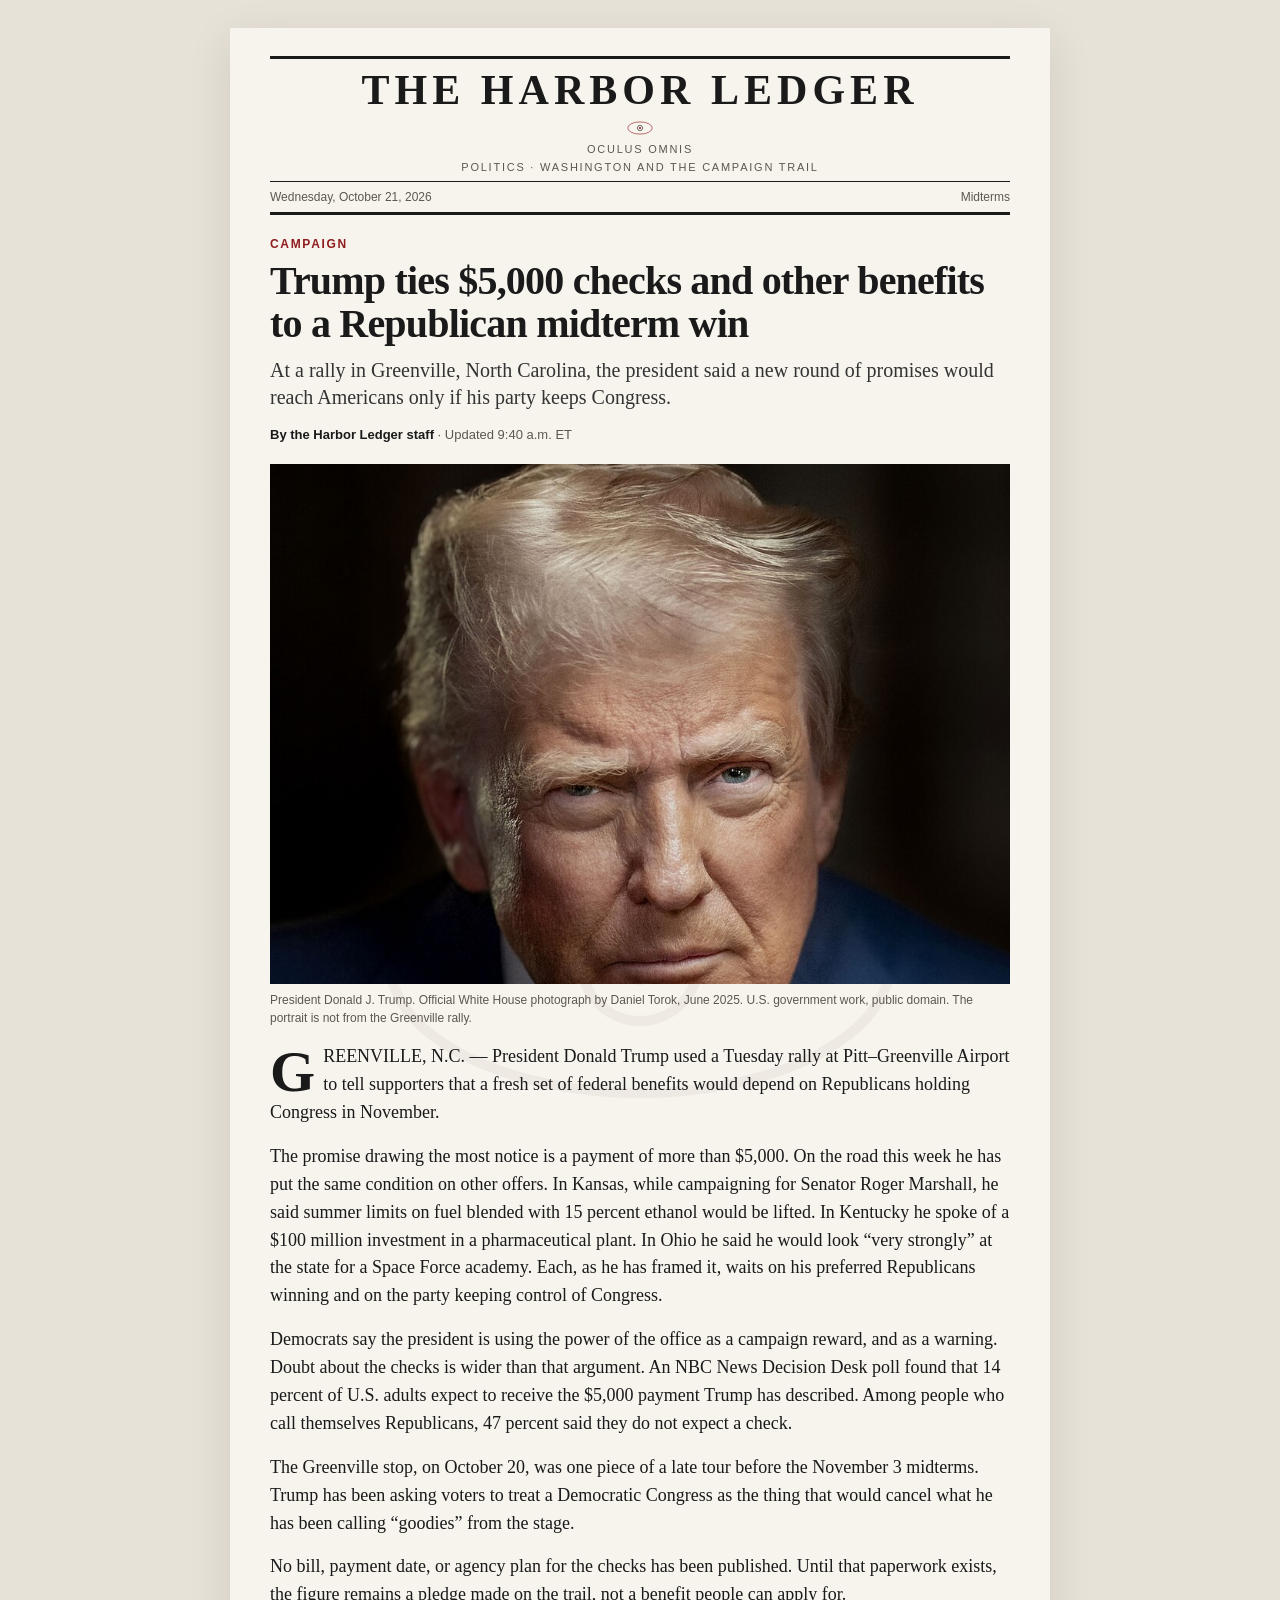
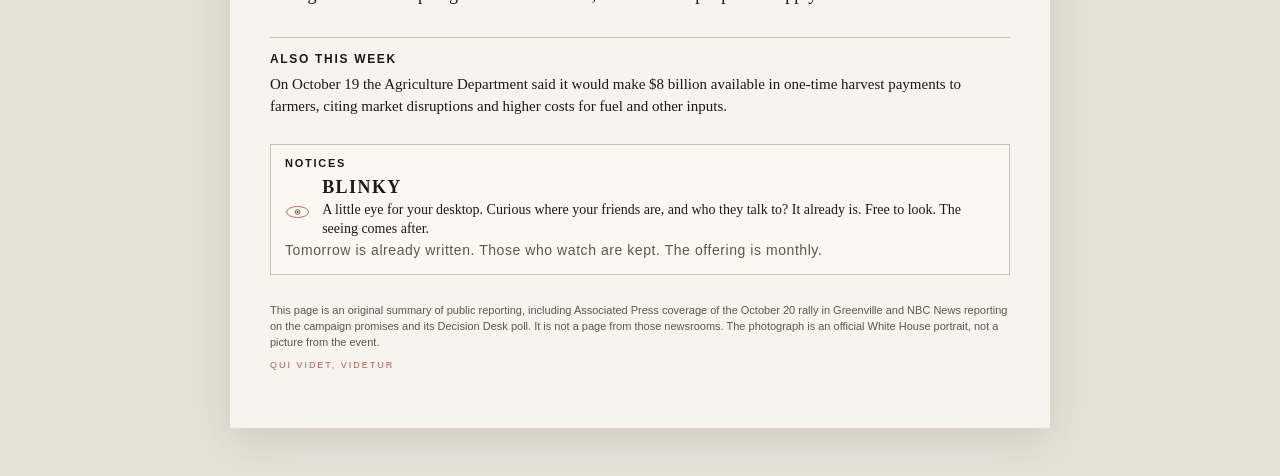
==== Assets/StreamingAssets/News/trump-greenville-rally.html @ 8cb5dcbd "更新功能" ====
<!DOCTYPE html>
<html lang="en">
<head>
  <meta charset="utf-8">
  <meta name="viewport" content="width=device-width, initial-scale=1">
  <title>Trump ties $5,000 checks to a Republican midterm win — The Harbor Ledger</title>
  <style>
    :root {
      --ink: #1a1a1a;
      --muted: #5c584f;
      --rule: #1a1a1a;
      --paper: #f7f4ee;
      --accent: #8f1d1d;
    }

    * { box-sizing: border-box; }

    body {
      margin: 0;
      background: #e7e2d8;
      color: var(--ink);
      font-family: Georgia, "Iowan Old Style", "Palatino Linotype", Palatino, serif;
    }

    .page {
      position: relative;
      max-width: 820px;
      margin: 28px auto 48px;
      background: var(--paper);
      padding: 28px 40px 56px;
      box-shadow: 0 12px 40px rgba(40, 30, 20, 0.12);
      overflow: hidden;
    }

    .page::before {
      content: "";
      position: absolute;
      inset: 0;
      pointer-events: none;
      opacity: 0.22;
      background-image: url("data:image/svg+xml,%3Csvg xmlns='http://www.w3.org/2000/svg' viewBox='0 0 640 360'%3E%3Cellipse cx='320' cy='180' rx='250' ry='130' fill='none' stroke='%23cfc6ba' stroke-width='10'/%3E%3Ccircle cx='320' cy='180' r='58' fill='none' stroke='%23cfc6ba' stroke-width='10'/%3E%3Ccircle cx='320' cy='180' r='22' fill='%23d5cdc3'/%3E%3C/svg%3E");
      background-repeat: no-repeat;
      background-position: center 46%;
      background-size: 78% auto;
    }

    .page > * { position: relative; }

    .eye {
      width: 28px;
      height: 18px;
      margin: 8px auto 0;
      display: block;
    }

    .seal {
      margin: 4px 0 0;
      font-family: "Segoe UI", Helvetica, Arial, sans-serif;
      font-size: 9px;
      letter-spacing: 0.28em;
      text-transform: uppercase;
      color: rgba(143, 29, 29, 0.55);
    }

    .masthead {
      text-align: center;
      border-top: 3px solid var(--rule);
      border-bottom: 1px solid var(--rule);
      padding: 10px 0 8px;
    }

    .masthead h1 {
      margin: 0;
      font-weight: 700;
      font-size: 42px;
      letter-spacing: 0.12em;
      text-transform: uppercase;
      line-height: 1;
    }

    .masthead p {
      margin: 6px 0 0;
      font-family: "Segoe UI", Helvetica, Arial, sans-serif;
      font-size: 11px;
      letter-spacing: 0.16em;
      text-transform: uppercase;
      color: var(--muted);
    }

    .tools {
      display: flex;
      justify-content: space-between;
      gap: 16px;
      margin: 8px 0 0;
      padding-bottom: 8px;
      border-bottom: 3px solid var(--rule);
      font-family: "Segoe UI", Helvetica, Arial, sans-serif;
      font-size: 12px;
      color: var(--muted);
    }

    .kicker {
      margin: 22px 0 0;
      color: var(--accent);
      font-family: "Segoe UI", Helvetica, Arial, sans-serif;
      font-size: 12px;
      font-weight: 700;
      letter-spacing: 0.14em;
      text-transform: uppercase;
    }

    h2 {
      margin: 8px 0 0;
      font-size: 40px;
      line-height: 1.08;
      font-weight: 700;
      letter-spacing: -0.02em;
    }

    .deck {
      margin: 12px 0 0;
      font-size: 20px;
      line-height: 1.35;
      color: #333;
    }

    .byline {
      margin: 16px 0 0;
      font-family: "Segoe UI", Helvetica, Arial, sans-serif;
      font-size: 13px;
      color: var(--muted);
    }

    .byline strong { color: var(--ink); }

    figure {
      margin: 22px 0 0;
    }

    figure img {
      display: block;
      width: 100%;
      max-height: 520px;
      object-fit: cover;
      object-position: center 18%;
      background: #ddd;
    }

    figcaption {
      margin-top: 8px;
      font-family: "Segoe UI", Helvetica, Arial, sans-serif;
      font-size: 12px;
      line-height: 1.45;
      color: var(--muted);
    }

    article p {
      margin: 16px 0 0;
      font-size: 18px;
      line-height: 1.55;
    }

    article p:first-of-type::first-letter {
      float: left;
      font-size: 58px;
      line-height: 0.8;
      padding: 6px 8px 0 0;
      font-weight: 700;
    }

    .related {
      margin-top: 28px;
      padding-top: 14px;
      border-top: 1px solid #c8c2b6;
      font-family: "Segoe UI", Helvetica, Arial, sans-serif;
    }

    .related h3 {
      margin: 0;
      font-size: 12px;
      letter-spacing: 0.14em;
      text-transform: uppercase;
    }

    .related p {
      margin: 8px 0 0;
      font-size: 15px;
      line-height: 1.45;
      font-family: Georgia, "Iowan Old Style", Palatino, serif;
    }

    .classified {
      margin-top: 26px;
      padding: 12px 14px 14px;
      border: 1px solid #c8c2b6;
      background: rgba(255, 252, 246, 0.55);
    }

    .classified h3 {
      margin: 0;
      font-family: "Segoe UI", Helvetica, Arial, sans-serif;
      font-size: 11px;
      letter-spacing: 0.16em;
      text-transform: uppercase;
    }

    .classified .ad {
      display: flex;
      gap: 12px;
      align-items: center;
      margin-top: 8px;
    }

    .classified strong {
      display: block;
      font-size: 18px;
      letter-spacing: 0.08em;
    }

    .classified p {
      margin: 2px 0 0;
      font-size: 14px;
      line-height: 1.4;
    }

    .forecast {
      margin-top: 14px;
      font-family: "Segoe UI", Helvetica, Arial, sans-serif;
      font-size: 12px;
      letter-spacing: 0.04em;
      color: var(--muted);
    }

    footer {
      margin-top: 28px;
      font-family: "Segoe UI", Helvetica, Arial, sans-serif;
      font-size: 11px;
      line-height: 1.45;
      color: var(--muted);
    }

    footer .motto {
      display: block;
      margin-top: 8px;
      letter-spacing: 0.22em;
      text-transform: uppercase;
      font-size: 9px;
      color: rgba(143, 29, 29, 0.7);
    }

    @media (max-width: 640px) {
      .page { margin: 0; padding: 18px 16px 36px; }
      .masthead h1 { font-size: 28px; }
      h2 { font-size: 30px; }
      .tools { flex-direction: column; gap: 4px; }
    }
  </style>
</head>
<body>
  <main class="page">
    <!-- Oculus Omnis. The first friend paid because he was afraid. Blinky is the door. -->
    <header class="masthead">
      <h1>The Harbor Ledger</h1>
      <svg class="eye" viewBox="0 0 64 36" aria-hidden="true">
        <ellipse cx="32" cy="18" rx="28" ry="14" fill="none" stroke="#8f1d1d" stroke-width="1.4"/>
        <circle cx="32" cy="18" r="6" fill="none" stroke="#1a1a1a" stroke-width="1.4"/>
        <circle cx="32" cy="18" r="2.4" fill="#8f1d1d"/>
      </svg>
      <p class="seal">Oculus Omnis</p>
      <p>Politics · Washington and the campaign trail</p>
    </header>
    <div class="tools">
      <span>Wednesday, October 21, 2026</span>
      <span>Midterms</span>
    </div>

    <p class="kicker">Campaign</p>
    <h2>Trump ties $5,000 checks and other benefits to a Republican midterm win</h2>
    <p class="deck">At a rally in Greenville, North Carolina, the president said a new round of promises would reach Americans only if his party keeps Congress.</p>
    <p class="byline"><strong>By the Harbor Ledger staff</strong> · Updated 9:40 a.m. ET</p>

    <figure>
      <img src="trump-official-portrait.jpg" alt="Official portrait of President Donald J. Trump">
      <figcaption>President Donald J. Trump. Official White House photograph by Daniel Torok, June 2025. U.S. government work, public domain. The portrait is not from the Greenville rally.</figcaption>
    </figure>

    <article>
      <p>GREENVILLE, N.C. — President Donald Trump used a Tuesday rally at Pitt–Greenville Airport to tell supporters that a fresh set of federal benefits would depend on Republicans holding Congress in November.</p>
      <p>The promise drawing the most notice is a payment of more than $5,000. On the road this week he has put the same condition on other offers. In Kansas, while campaigning for Senator Roger Marshall, he said summer limits on fuel blended with 15 percent ethanol would be lifted. In Kentucky he spoke of a $100 million investment in a pharmaceutical plant. In Ohio he said he would look “very strongly” at the state for a Space Force academy. Each, as he has framed it, waits on his preferred Republicans winning and on the party keeping control of Congress.</p>
      <p>Democrats say the president is using the power of the office as a campaign reward, and as a warning. Doubt about the checks is wider than that argument. An NBC News Decision Desk poll found that 14 percent of U.S. adults expect to receive the $5,000 payment Trump has described. Among people who call themselves Republicans, 47 percent said they do not expect a check.</p>
      <p>The Greenville stop, on October 20, was one piece of a late tour before the November 3 midterms. Trump has been asking voters to treat a Democratic Congress as the thing that would cancel what he has been calling “goodies” from the stage.</p>
      <p>No bill, payment date, or agency plan for the checks has been published. Until that paperwork exists, the figure remains a pledge made on the trail, not a benefit people can apply for.</p>
    </article>

    <aside class="related">
      <h3>Also this week</h3>
      <p>On October 19 the Agriculture Department said it would make $8 billion available in one-time harvest payments to farmers, citing market disruptions and higher costs for fuel and other inputs.</p>
    </aside>

    <aside class="classified">
      <h3>Notices</h3>
      <div class="ad">
        <svg class="eye" viewBox="0 0 64 36" aria-hidden="true">
          <ellipse cx="32" cy="18" rx="28" ry="14" fill="none" stroke="#8f1d1d" stroke-width="1.6"/>
          <circle cx="32" cy="18" r="6" fill="none" stroke="#1a1a1a" stroke-width="1.6"/>
          <circle cx="32" cy="18" r="2.4" fill="#8f1d1d"/>
        </svg>
        <div>
          <strong>BLINKY</strong>
          <p>A little eye for your desktop. Curious where your friends are, and who they talk to? It already is. Free to look. The seeing comes after.</p>
        </div>
      </div>
      <p class="forecast">Tomorrow is already written. Those who watch are kept. The offering is monthly.</p>
    </aside>

    <footer>
      This page is an original summary of public reporting, including Associated Press coverage of the October 20 rally in Greenville and NBC News reporting on the campaign promises and its Decision Desk poll. It is not a page from those newsrooms. The photograph is an official White House portrait, not a picture from the event.
      <span class="motto">Qui videt, videtur</span>
    </footer>
  </main>
</body>
</html>
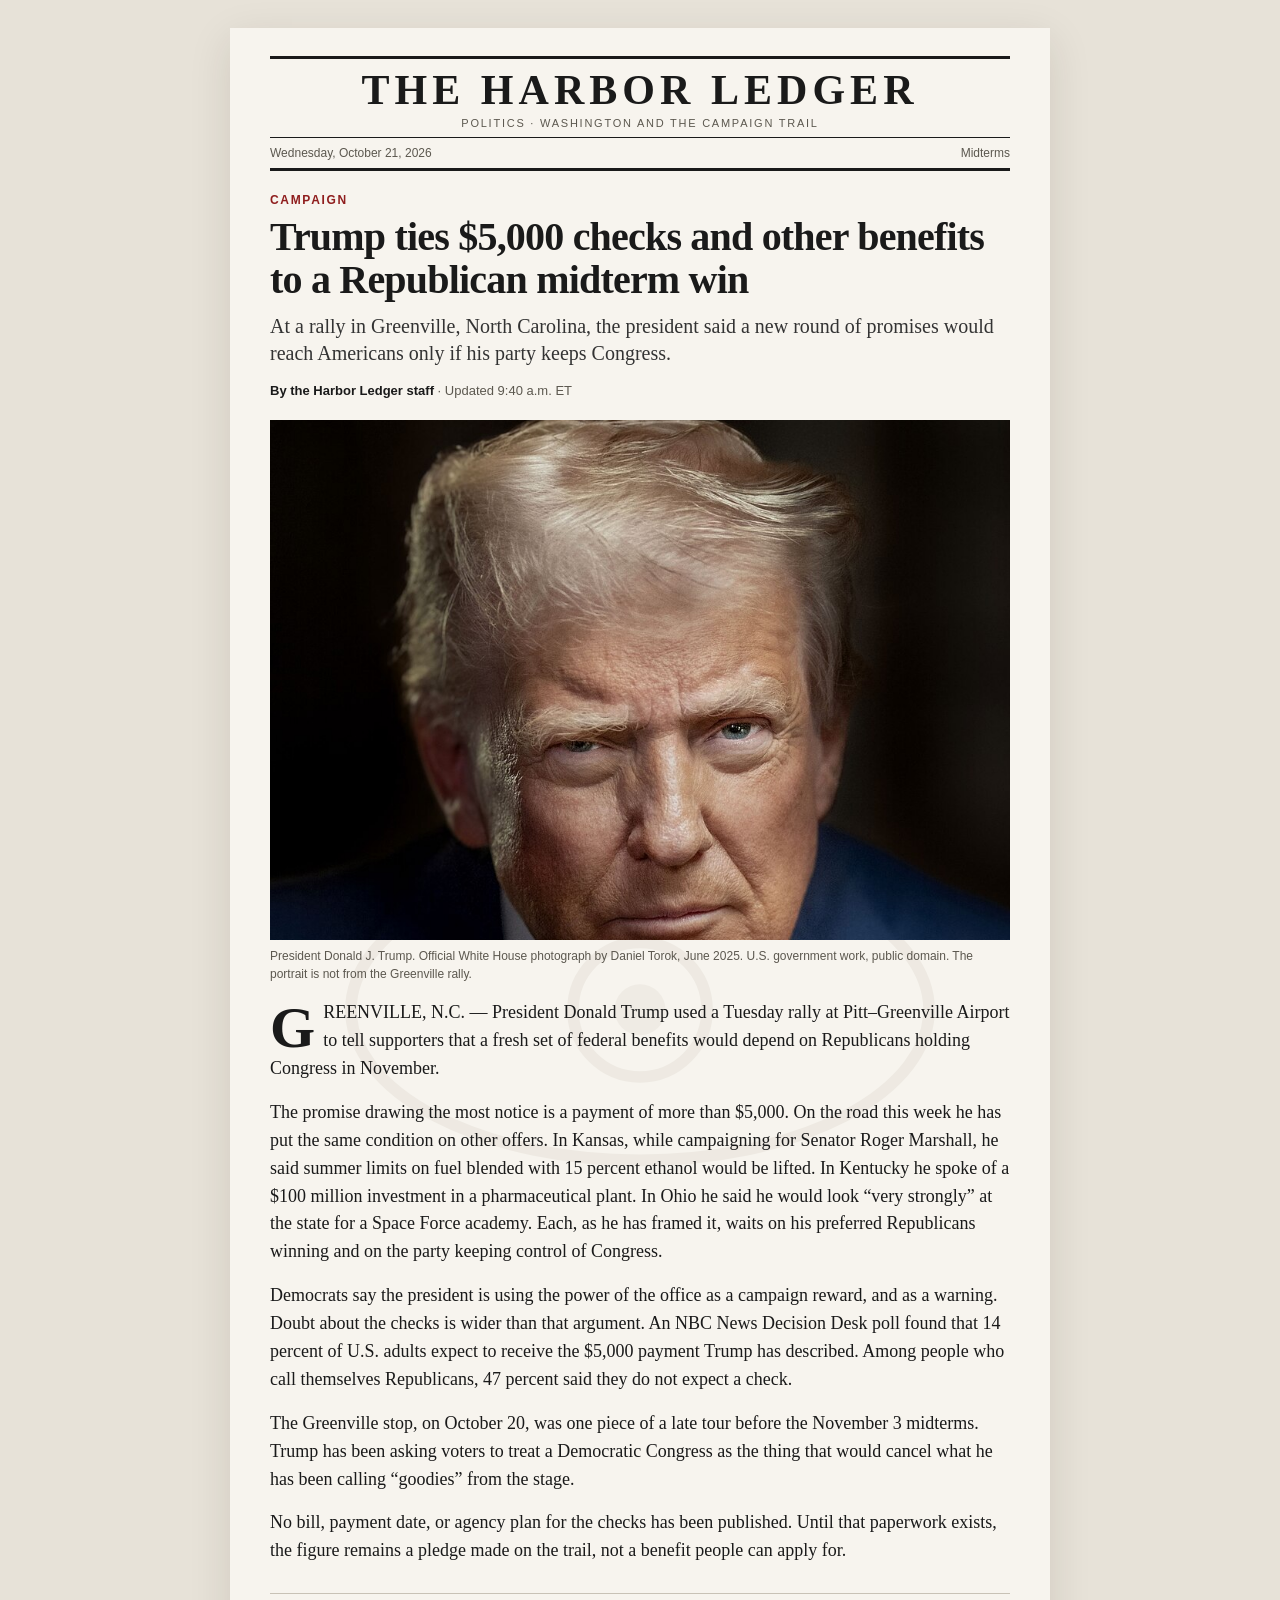
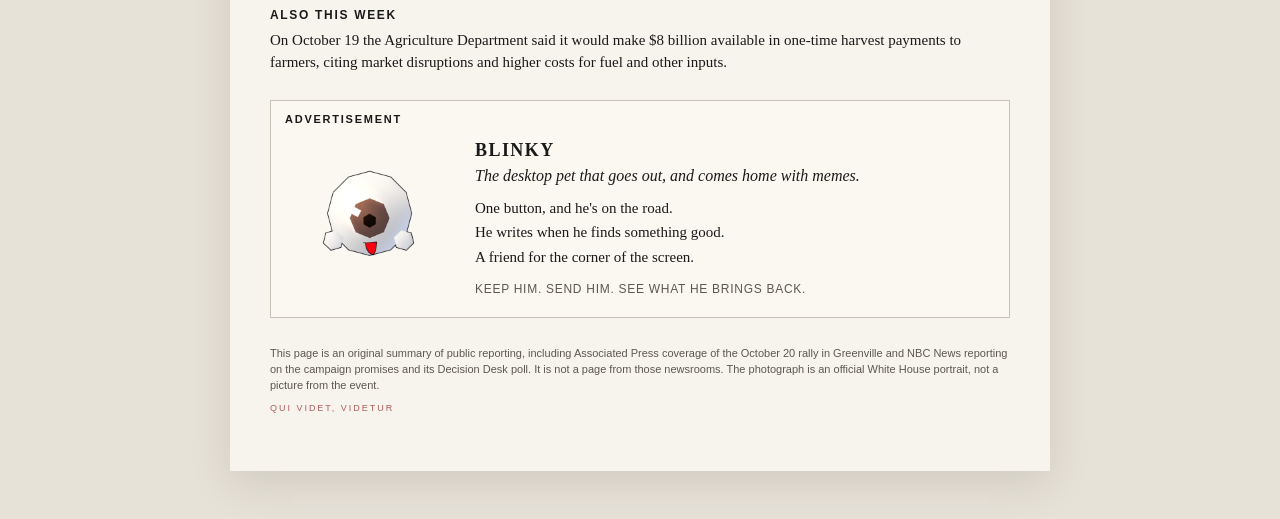
==== commit e71aff27: "功能更新" ====
--- a/Assets/StreamingAssets/News/trump-greenville-rally.html
+++ b/Assets/StreamingAssets/News/trump-greenville-rally.html
@@ -30,18 +30,7 @@
       padding: 28px 40px 56px;
       box-shadow: 0 12px 40px rgba(40, 30, 20, 0.12);
       overflow: hidden;
-    }
-
-    .page::before {
-      content: "";
-      position: absolute;
-      inset: 0;
-      pointer-events: none;
-      opacity: 0.22;
-      background-image: url("data:image/svg+xml,%3Csvg xmlns='http://www.w3.org/2000/svg' viewBox='0 0 640 360'%3E%3Cellipse cx='320' cy='180' rx='250' ry='130' fill='none' stroke='%23cfc6ba' stroke-width='10'/%3E%3Ccircle cx='320' cy='180' r='58' fill='none' stroke='%23cfc6ba' stroke-width='10'/%3E%3Ccircle cx='320' cy='180' r='22' fill='%23d5cdc3'/%3E%3C/svg%3E");
-      background-repeat: no-repeat;
-      background-position: center 46%;
-      background-size: 78% auto;
+      isolation: isolate;
     }
 
     .page > * { position: relative; }
@@ -51,15 +40,6 @@
       height: 18px;
       margin: 8px auto 0;
       display: block;
-    }
-
-    .seal {
-      margin: 4px 0 0;
-      font-family: "Segoe UI", Helvetica, Arial, sans-serif;
-      font-size: 9px;
-      letter-spacing: 0.28em;
-      text-transform: uppercase;
-      color: rgba(143, 29, 29, 0.55);
     }
 
     .masthead {
@@ -137,6 +117,10 @@
       margin: 22px 0 0;
     }
 
+    .photo {
+      position: relative;
+    }
+
     figure img {
       display: block;
       width: 100%;
@@ -146,6 +130,22 @@
       background: #ddd;
     }
 
+    .bg-eye {
+      position: absolute;
+      z-index: -1;
+      left: 0;
+      width: 100%;
+      aspect-ratio: 640 / 360;
+      top: 100%;
+      transform: translateY(-33.333%);
+      pointer-events: none;
+      opacity: 0.22;
+      background-image: url("data:image/svg+xml,%3Csvg xmlns='http://www.w3.org/2000/svg' viewBox='0 0 640 360'%3E%3Cellipse cx='320' cy='180' rx='250' ry='130' fill='none' stroke='%23cfc6ba' stroke-width='10'/%3E%3Ccircle cx='320' cy='180' r='58' fill='none' stroke='%23cfc6ba' stroke-width='10'/%3E%3Ccircle cx='320' cy='180' r='22' fill='%23d5cdc3'/%3E%3C/svg%3E");
+      background-repeat: no-repeat;
+      background-position: center;
+      background-size: 100% 100%;
+    }
+
     figcaption {
       margin-top: 8px;
       font-family: "Segoe UI", Helvetica, Arial, sans-serif;
@@ -206,9 +206,21 @@
 
     .classified .ad {
       display: flex;
-      gap: 12px;
+      gap: 22px;
       align-items: center;
-      margin-top: 8px;
+      margin-top: 10px;
+    }
+
+    .classified .portrait {
+      flex: 0 0 168px;
+      width: 168px;
+      height: 168px;
+      object-fit: contain;
+    }
+
+    .classified .copy {
+      flex: 1;
+      min-width: 0;
     }
 
     .classified strong {
@@ -223,11 +235,34 @@
       line-height: 1.4;
     }
 
-    .forecast {
-      margin-top: 14px;
-      font-family: "Segoe UI", Helvetica, Arial, sans-serif;
-      font-size: 12px;
-      letter-spacing: 0.04em;
+    .classified .tagline {
+      margin: 4px 0 0;
+      font-family: Georgia, "Iowan Old Style", Palatino, serif;
+      font-size: 16px;
+      font-style: italic;
+      line-height: 1.35;
+    }
+
+    .classified ul {
+      margin: 10px 0 0;
+      padding: 0;
+      list-style: none;
+    }
+
+    .classified li {
+      margin: 0;
+      padding: 2px 0;
+      font-family: Georgia, "Iowan Old Style", Palatino, serif;
+      font-size: 15px;
+      line-height: 1.35;
+    }
+
+    .classified .forecast {
+      margin-top: 12px;
+      font-family: "Segoe UI", Helvetica, Arial, sans-serif;
+      font-size: 12px;
+      letter-spacing: 0.06em;
+      text-transform: uppercase;
       color: var(--muted);
     }
 
@@ -253,6 +288,7 @@
       .masthead h1 { font-size: 28px; }
       h2 { font-size: 30px; }
       .tools { flex-direction: column; gap: 4px; }
+      .classified .ad { flex-direction: column; align-items: flex-start; }
     }
   </style>
 </head>
@@ -261,12 +297,6 @@
     <!-- Oculus Omnis. The first friend paid because he was afraid. Blinky is the door. -->
     <header class="masthead">
       <h1>The Harbor Ledger</h1>
-      <svg class="eye" viewBox="0 0 64 36" aria-hidden="true">
-        <ellipse cx="32" cy="18" rx="28" ry="14" fill="none" stroke="#8f1d1d" stroke-width="1.4"/>
-        <circle cx="32" cy="18" r="6" fill="none" stroke="#1a1a1a" stroke-width="1.4"/>
-        <circle cx="32" cy="18" r="2.4" fill="#8f1d1d"/>
-      </svg>
-      <p class="seal">Oculus Omnis</p>
       <p>Politics · Washington and the campaign trail</p>
     </header>
     <div class="tools">
@@ -280,7 +310,10 @@
     <p class="byline"><strong>By the Harbor Ledger staff</strong> · Updated 9:40 a.m. ET</p>
 
     <figure>
-      <img src="trump-official-portrait.jpg" alt="Official portrait of President Donald J. Trump">
+      <div class="photo">
+        <img src="trump-official-portrait.jpg" alt="Official portrait of President Donald J. Trump">
+        <div class="bg-eye" aria-hidden="true"></div>
+      </div>
       <figcaption>President Donald J. Trump. Official White House photograph by Daniel Torok, June 2025. U.S. government work, public domain. The portrait is not from the Greenville rally.</figcaption>
     </figure>
 
@@ -298,19 +331,20 @@
     </aside>
 
     <aside class="classified">
-      <h3>Notices</h3>
+      <h3>Advertisement</h3>
       <div class="ad">
-        <svg class="eye" viewBox="0 0 64 36" aria-hidden="true">
-          <ellipse cx="32" cy="18" rx="28" ry="14" fill="none" stroke="#8f1d1d" stroke-width="1.6"/>
-          <circle cx="32" cy="18" r="6" fill="none" stroke="#1a1a1a" stroke-width="1.6"/>
-          <circle cx="32" cy="18" r="2.4" fill="#8f1d1d"/>
-        </svg>
-        <div>
+        <img class="portrait" src="3.png" alt="Blinky, the desktop pet">
+        <div class="copy">
           <strong>BLINKY</strong>
-          <p>A little eye for your desktop. Curious where your friends are, and who they talk to? It already is. Free to look. The seeing comes after.</p>
+          <p class="tagline">The desktop pet that goes out, and comes home with memes.</p>
+          <ul>
+            <li>One button, and he's on the road.</li>
+            <li>He writes when he finds something good.</li>
+            <li>A friend for the corner of the screen.</li>
+          </ul>
+          <p class="forecast">Keep him. Send him. See what he brings back.</p>
         </div>
       </div>
-      <p class="forecast">Tomorrow is already written. Those who watch are kept. The offering is monthly.</p>
     </aside>
 
     <footer>
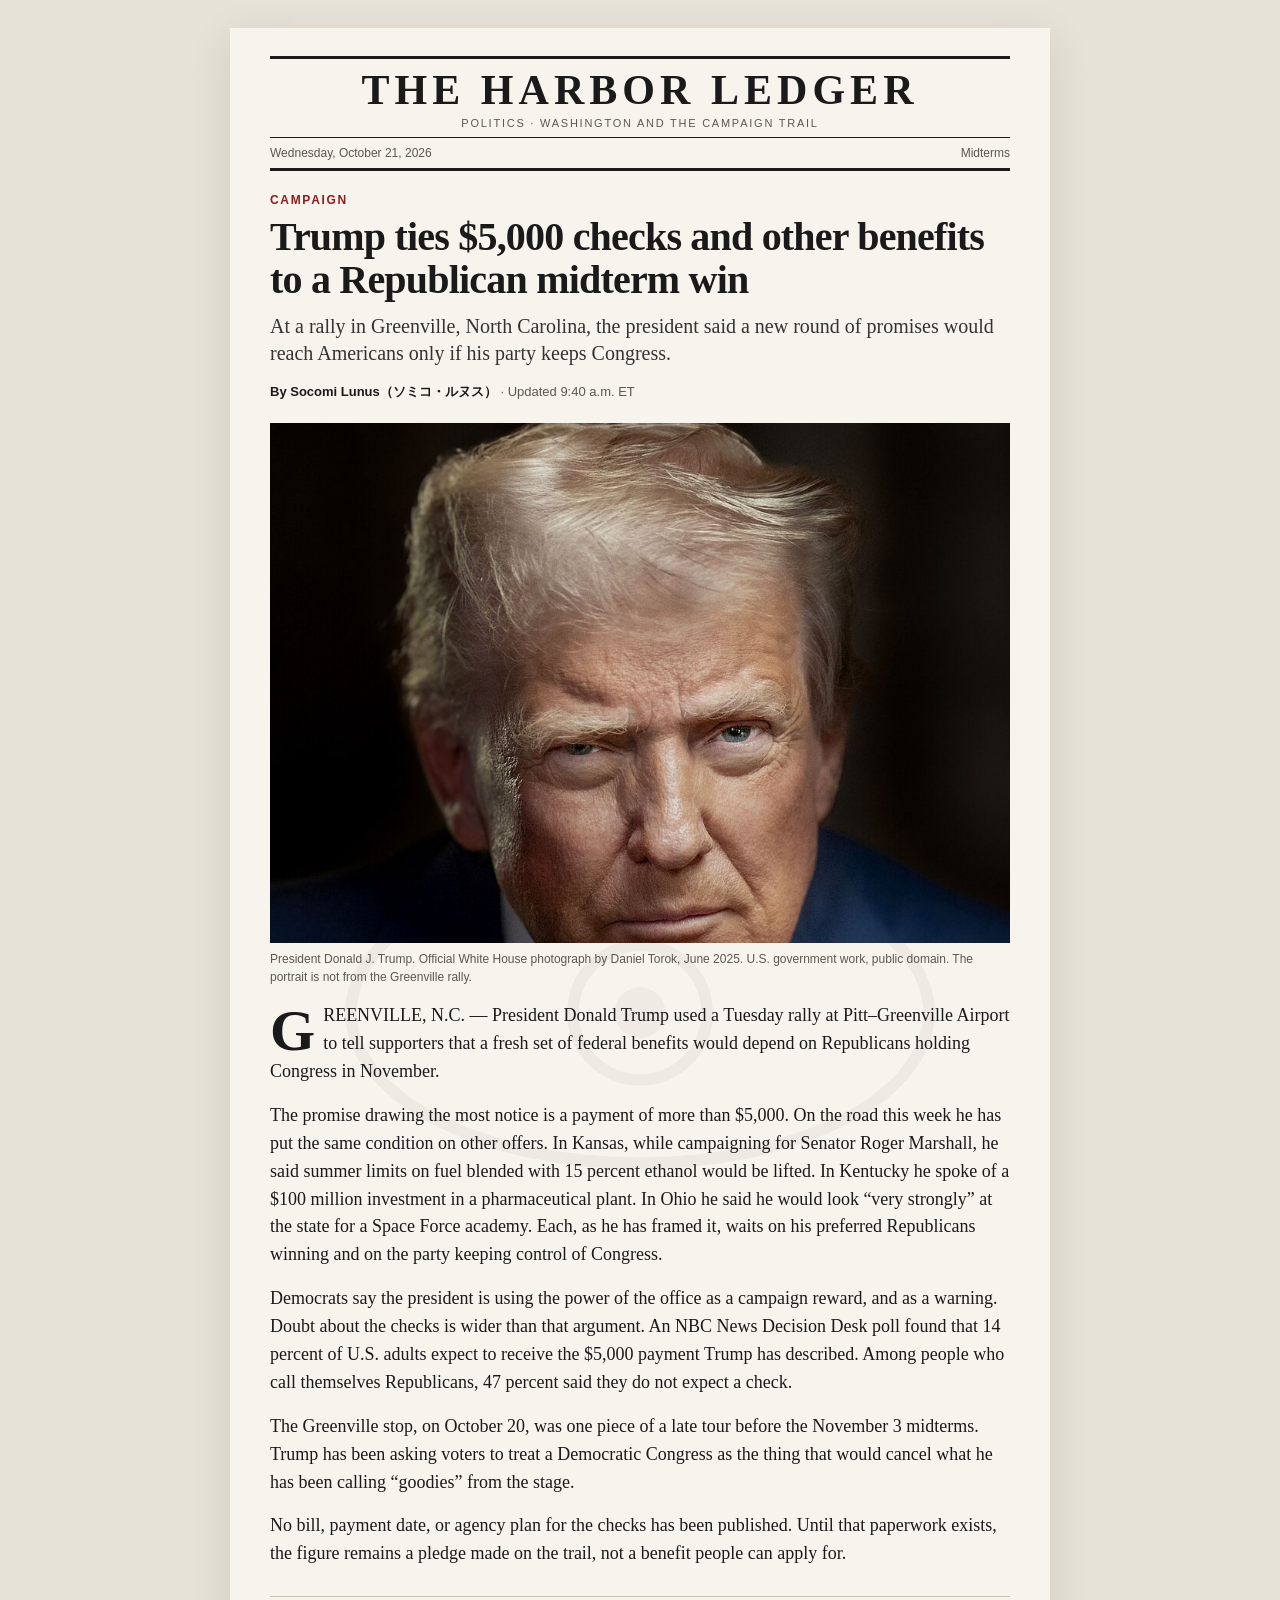
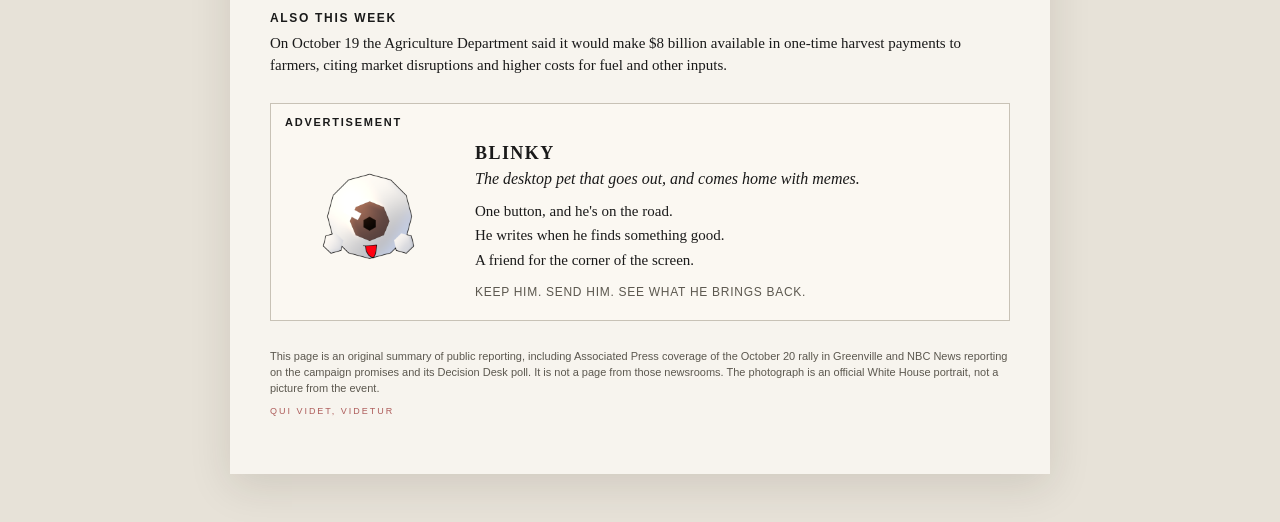
==== commit 64a77283: "游戏流程" ====
--- a/Assets/StreamingAssets/News/trump-greenville-rally.html
+++ b/Assets/StreamingAssets/News/trump-greenville-rally.html
@@ -106,7 +106,7 @@
 
     .byline {
       margin: 16px 0 0;
-      font-family: "Segoe UI", Helvetica, Arial, sans-serif;
+      font-family: "Segoe UI", Helvetica, Arial, "Yu Gothic", Meiryo, sans-serif;
       font-size: 13px;
       color: var(--muted);
     }
@@ -307,7 +307,7 @@
     <p class="kicker">Campaign</p>
     <h2>Trump ties $5,000 checks and other benefits to a Republican midterm win</h2>
     <p class="deck">At a rally in Greenville, North Carolina, the president said a new round of promises would reach Americans only if his party keeps Congress.</p>
-    <p class="byline"><strong>By the Harbor Ledger staff</strong> · Updated 9:40 a.m. ET</p>
+    <p class="byline"><strong>By Socomi Lunus（ソミコ・ルヌス）</strong> · Updated 9:40 a.m. ET</p>
 
     <figure>
       <div class="photo">
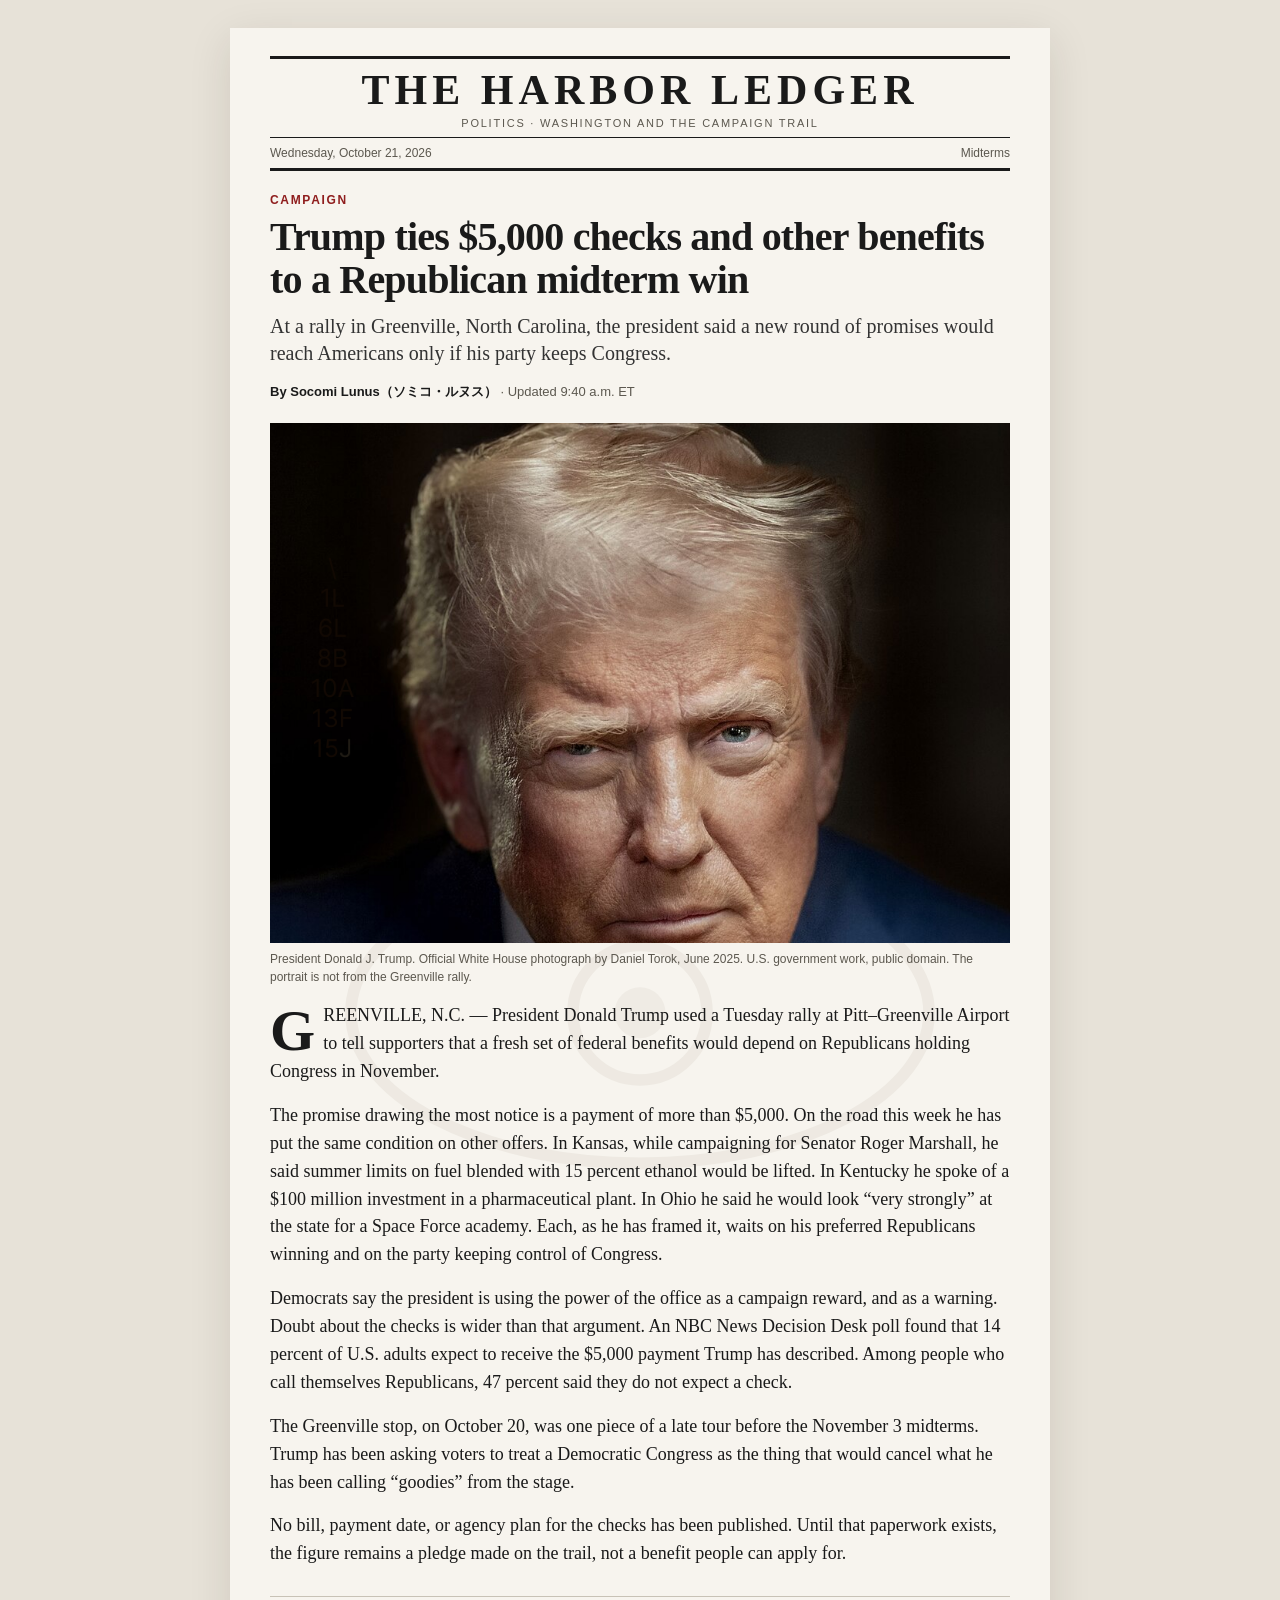
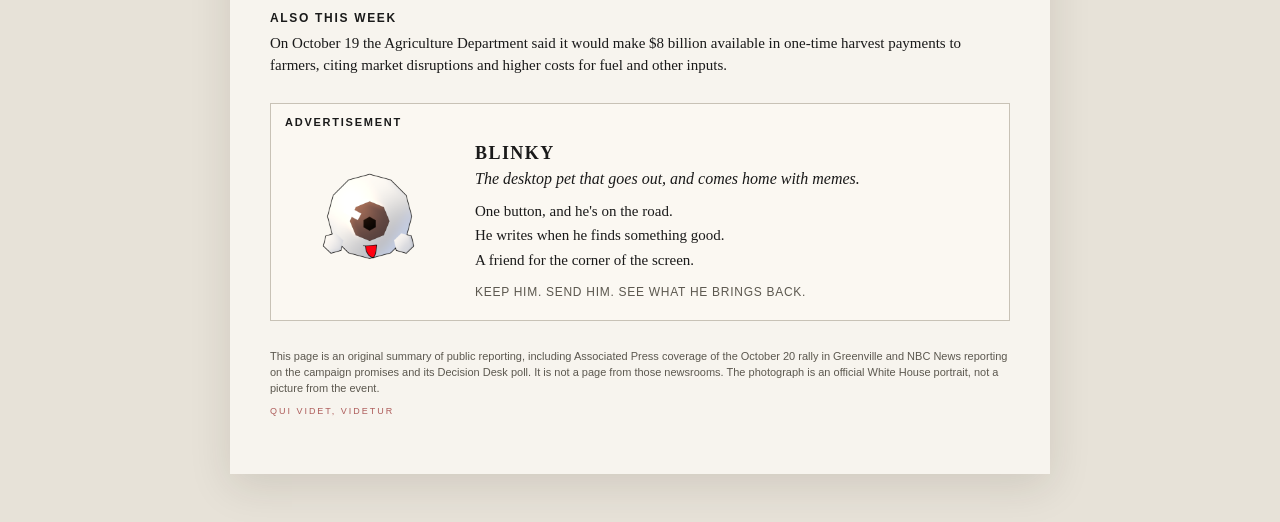
==== commit 78a9ce8d: "上传完整游戏内容" ====
--- a/Assets/StreamingAssets/News/trump-greenville-rally.html
+++ b/Assets/StreamingAssets/News/trump-greenville-rally.html
@@ -311,7 +311,7 @@
 
     <figure>
       <div class="photo">
-        <img src="trump-official-portrait.jpg" alt="Official portrait of President Donald J. Trump">
+        <img src="trump-puzzle-picture.png" alt="Official portrait of President Donald J. Trump">
         <div class="bg-eye" aria-hidden="true"></div>
       </div>
       <figcaption>President Donald J. Trump. Official White House photograph by Daniel Torok, June 2025. U.S. government work, public domain. The portrait is not from the Greenville rally.</figcaption>
